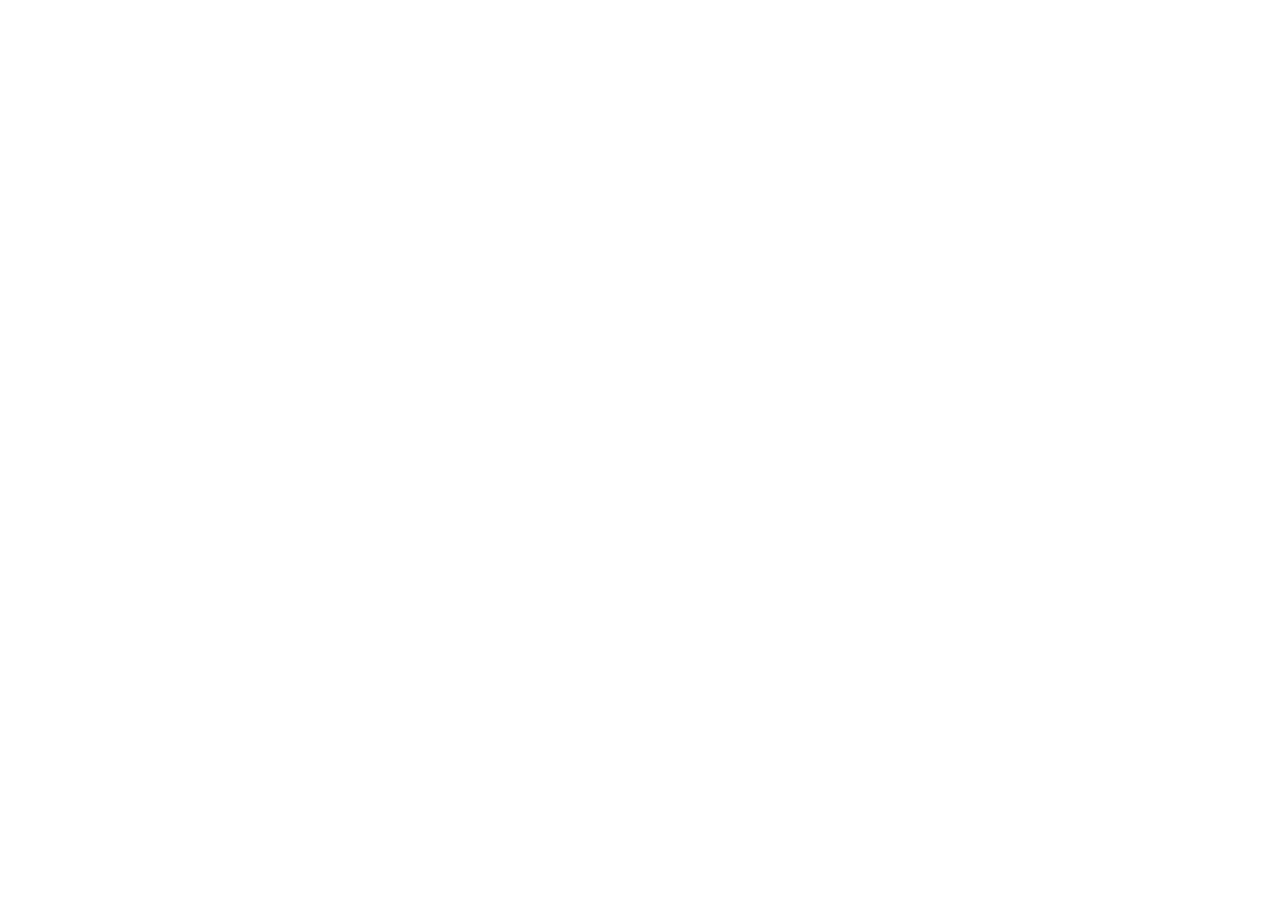
==== frontend-2-practice/index.html @ bff28183 "Initial commit" ====
<!DOCTYPE html>
<html lang="ru">
  <head>
    <meta charset="UTF-8" />
    <meta name="viewport" content="width=device-width, initial-scale=1.0" />
    <title>Выбор даты и времени</title>
    <link rel="stylesheet" href="styles.css" />
  </head>
  <body>
    <div class="page">
      <!-- Перенесите вашу верстку. Удалите статичные данные. Подключите скрипт -->
    </div>
  </body>
</html>
---- frontend-2-practice/styles.css ----
/* Стили страницы.
   Скопируйте с предудущей практики. */

* {
  margin: 0;
  padding: 0;
  box-sizing: border-box;
}

body {
  min-height: 100vh;
  font-family: sans-serif;
}
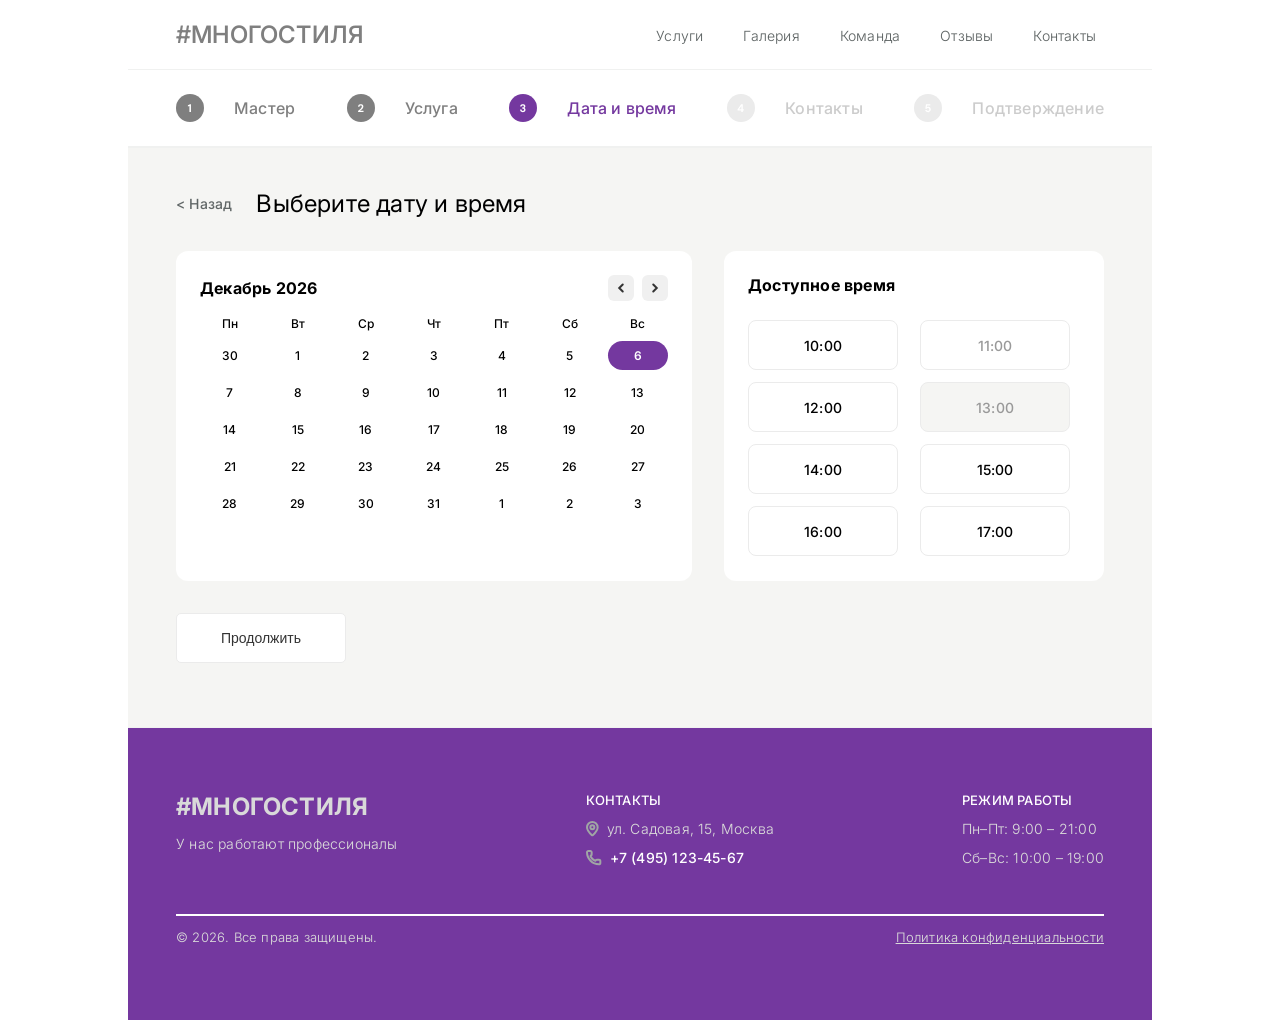
==== commit 8a51e659: "доделать задание 2" ====
--- a/frontend-2-practice/index.html
+++ b/frontend-2-practice/index.html
@@ -1,14 +1,151 @@
 <!DOCTYPE html>
-<html lang="ru">
-  <head>
-    <meta charset="UTF-8" />
-    <meta name="viewport" content="width=device-width, initial-scale=1.0" />
-    <title>Выбор даты и времени</title>
-    <link rel="stylesheet" href="styles.css" />
-  </head>
-  <body>
-    <div class="page">
-      <!-- Перенесите вашу верстку. Удалите статичные данные. Подключите скрипт -->
+<html lang="en">
+<head>
+    <meta charset="UTF-8">
+    <meta name="viewport" content="width=device-width, initial-scale=1.0">
+    <title>Document</title>
+    <link rel="stylesheet" href="styles.css">
+</head>
+<body>
+    <header>
+        <div class="logo"><span>#МНОГОСТИЛЯ</span></div>
+        <nav class="navbar">
+            <ul class="nav-list">
+                <li><a href="#">Услуги</a></li>
+                <li><a href="#">Галерия</a></li>
+                <li><a href="#">Команда</a></li>
+                <li><a href="#">Отзывы</a></li>
+                <li><a href="#">Контакты</a></li>
+            </ul>
+        </nav>
+    </header>
+    <div class="wrapper">
+
+    <div class="progress">
+        <div class="container">
+            <img src="img/Frame.svg" alt="">
+            <span id="master">Мастер</span>
+        </div>
+        <div class="container">
+            <img src="img/Frame (1).svg" alt="">
+            <span id="work">Услуга</span>
+        </div>
+        <div class="container">
+            <img src="img/Frame (2).svg" alt="">
+            <span id="dateTime">Дата и время</span>
+        </div>
+        <div class="container">
+            <img src="img/Frame (3).svg" alt="">
+            <span id="contact">Контакты</span>
+        </div>
+        <div class="container">
+            <img src="img/Frame (4).svg" alt="">
+            <span id="accept" >Подтверждение</span>
+        </div>
     </div>
-  </body>
+
+    <div class="hero">
+        <div class="heroMainText">
+            <span>< Назад </span>
+            <h3>Выберите дату и время</h3>
+        </div>
+
+        <div class="heroMainMenu">
+            <div class="date">
+                <div class="textDate">
+                    <h4 id="monthLabel">Октябрь 2026</h4>
+                    <div class="buttonsDate">
+                        <img src="img/Frame (5).svg" alt="prev" id="prevBtn">
+                        <img src="img/Frame (6).svg" alt="next" id="nextBtn">
+                    </div>
+                </div>
+
+                <div class="days">
+                    <p >Пн</p>
+                    <p >Вт</p>
+                    <p >Ср</p>
+                    <p >Чт</p>
+                    <p >Пт</p>
+                    <p >Сб</p>
+                    <p >Вс</p>
+                </div>
+
+                <div class="daysGrid" id="daysGrid"></div>
+
+            </div>
+            <div class="time">
+                <div class="textTime">
+                    <h4>Доступное время</h4>
+                </div>
+
+                <div class="times">
+                    <div class="timeBlock">
+                        <p>10:00</p>
+                    </div>
+
+                    <div class="timeBlock">
+                        <p id="timeP">11:00</p>
+                    </div>
+
+                    <div class="timeBlock">
+                        <p>12:00</p>
+                    </div>
+
+                    <div id = "timeBlockNot" class="timeBlock">
+                        <p id="timeP">13:00</p>
+                    </div>
+
+                    <div class="timeBlock">
+                        <p>14:00</p>
+                    </div>
+                    <div class="timeBlock">
+                        <p>15:00</p>
+                    </div>
+                    <div class="timeBlock">
+                        <p>16:00</p>
+                    </div>
+                    <div class="timeBlock">
+                        <p>17:00</p>
+                    </div>
+                    
+
+                </div>
+                
+            </div>
+        </div>
+
+        <div class="heroButton">
+            <button id = 'heroButton'>Продолжить</button> <!-- добавил id чтобы красить -->
+        </div>
+
+    </div>
+
+    </div>
+    
+    <footer>
+        <div class="footerContainer">
+            <div class="footerLogo">
+                <h3>#МНОГОСТИЛЯ</h3>
+                <p>У нас работают профессионалы</p>
+            </div>
+            <div class="contact">
+                <span>КОНТАКТЫ</span>
+                <div id = "adres" class="adres"><img src="img/Vector.svg" alt=""><p>ул. Садовая, 15, Москва</p></div>
+                <div id = "phone" class="phone"><img src="img/Vector (1).svg" alt=""><p>+7 (495) 123-45-67</p></div>
+            </div>
+            <div class="dateTime">
+                <span>РЕЖИМ РАБОТЫ</span>
+                <p>Пн–Пт: 9:00 – 21:00</p>
+                <p>Сб–Вс: 10:00 – 19:00</p>
+            </div>
+        </div>
+
+        <div class="footerContainerEnd">
+            <p>© 2026. Все права защищены.</p>
+            <p id="politika">Политика конфиденциальности</p>
+        </div>
+
+    </footer>
+    <script src="script.js"></script>
+</body>
 </html>
--- a/frontend-2-practice/styles.css
+++ b/frontend-2-practice/styles.css
@@ -1,13 +1,397 @@
-/* Стили страницы.
-   Скопируйте с предудущей практики. */
-
-* {
+/*-------------------------Общая настройка-------------------------------*/
+
+@import url('https://fonts.googleapis.com/css2?family=DM+Sans:ital,opsz,wght@0,9..40,100..1000;1,9..40,100..1000&family=Inter:ital,opsz,wght@0,14..32,100..900;1,14..32,100..900&family=Manrope:wght@200..800&family=Open+Sans:ital,wght@0,300..800;1,300..800&family=Playfair+Display:ital,wght@0,400..900;1,400..900&family=Roboto:ital,wght@0,100..900;1,100..900&display=swap');
+
+body {
+    font-family: 'Inter', sans-serif;
+    margin: 0;
+    padding: 0;
+    font-size: 16px;
+    letter-spacing: 0.2px;
+    font-weight: 320;
+}
+
+*{
+    
+    padding: 0;
+    box-sizing: border-box;
+}
+
+/*-------------------------------Шапка------------------------------------*/
+
+header{
+    margin: 0 auto; 
+    width: 1024px;
+    padding: 20px 48px;
+    display: flex;
+    justify-content: space-between;
+    align-items: center;
+    border-bottom: 1px solid #F0F1F0;
+}
+
+nav ul {
+  display: flex;        
+  list-style: none;     
   margin: 0;
   padding: 0;
-  box-sizing: border-box;
-}
-
-body {
-  min-height: 100vh;
-  font-family: sans-serif;
-}
+  gap: 24px;
+}
+
+nav ul li a {
+  text-decoration: none; 
+  font-size: 14px;
+  color: #606666;
+  padding: 4px 8px;
+  transition: 0.3s all ease;
+}
+
+nav ul li a:hover{
+    color: #333333;
+}
+
+.logo span{
+    font-size: 24px;
+    font-weight: 550;
+    color: #7F7F7F;
+}
+
+.progress{
+    margin: 0 auto;
+    width: 1024px;
+    padding: 24px 48px;
+    display: flex;
+    justify-content: space-between;
+    align-items: center;
+    border-bottom: 2px solid #F0F1F0;
+}
+
+.container{
+    display: flex;
+    justify-content: space-between;
+    align-items: center;
+    gap: 30px;
+    font-weight: 500;
+}
+
+/*---------------------Основное действие(hero)-----------------------*/
+
+.hero{
+    margin: 0 auto;
+    width: 1024px;
+    padding-top: 40px;
+    padding-bottom: 64px;
+    padding-left: 48px;
+    padding-right: 48px;
+    background-color: #F5F5F3;
+    display: flex;
+    flex-direction: column;
+    gap: 32px;
+    border-bottom: 1px solid #F0F1F0;
+}
+
+.heroMainText{
+    display: flex;
+    justify-content: start;
+    align-items: center;
+    gap: 24px;
+    height: 31px;
+}
+
+.heroMainText span{
+    font-size: 14px;
+    color: #606666;
+    font-weight: 500;
+    cursor: pointer;
+}
+
+.heroMainText h3{
+    font-size: 24px;
+    font-weight: 400;
+}
+
+.heroMainMenu{
+    display: flex;
+    justify-content: space-between;
+    align-items: center;
+    gap: 32px;
+    width: 928;
+    height: 320;
+}
+
+.date{
+    background-color: #fff;
+    width: 516px;
+    height: 330px;
+    border-radius: 12px;
+    display: flex;
+    gap: 10px;
+    flex-direction: column;
+}
+
+.time{
+    background-color: #fff;
+    width: 380px;
+    height: 330px;
+    border-radius: 12px;
+}
+
+.date{
+    padding: 24px 24px
+}
+
+.textDate{
+    display: flex;
+    justify-content: space-between;
+    align-items: center;
+    width: 468;
+}
+
+.textDate h4{
+    margin: 0;
+}
+
+.buttonsDate{
+    display: flex;
+    justify-content: space-between;
+    align-items: center;
+    gap: 8px;
+    cursor: pointer;
+    
+}
+
+.buttonsDate img{
+    transition: all 0.3s ease;
+}
+
+.buttonsDate img:hover{
+    transform: scale(1.01);
+}
+
+
+
+
+
+.time{
+    padding: 24px 24px;
+    display: flex;
+    flex-direction: column;
+    gap: 25px;
+}
+
+.textTime{
+    display: flex;
+    align-items: center;
+}
+
+.textTime h4{
+    margin: 0;
+}
+
+
+.times{
+    display: grid;
+    grid-template-columns: repeat(2, 1fr);
+    gap: 12px;
+}
+
+.timeBlock{
+    width: 150px;
+    height: 50px;
+    display: flex;
+    align-items: center;
+    justify-content: center;
+    border-radius: 8px;
+    font-size: 14px;
+    font-weight: 500;
+    border: 1px solid #EBEBEB;
+    cursor: pointer;
+    transition: all 0.3s ease;
+}
+
+.timeBlock:hover{
+    background-color: #74389F;
+    color: #fff;
+}
+
+.timeBlock.active {
+  background-color: #74389F;
+  color: #fff;
+}
+
+button{
+    width: 170px;
+    height: 50px;
+    padding: 14px 36px;
+    background-color: #fff;
+    border-radius: 5px;
+    color: #333333;
+    font-size: 14px;
+    border: 1px solid #EBEBEB;
+    transition: 0.3s all ease;
+    cursor: pointer;
+}
+
+
+
+/*------------------------------------Подвал------------------------------*/
+
+footer{
+    margin: 0 auto;
+    background-color: #74389F;
+    width: 1024px;
+    height: 292px;
+    padding: 64px 48px;
+    display: flex;
+    flex-direction: column;
+    gap: 48px;
+}
+
+.footerContainer{
+    display: flex;
+    justify-content: space-between;
+    align-items: center;
+    gap: 40px;
+
+}
+
+
+
+.footerLogo p{
+    font-size: 14px;
+    color: #D9D9D9;
+    
+}
+
+.footerLogo h3{
+    margin: 0px;
+    font-size: 24px;
+    color: #D9D9D9;
+}
+
+.contact, .dateTime{
+    display: flex;
+    flex-direction: column;
+    gap: 12px;
+}
+
+.contact p, .dateTime p{
+    margin: 0px;
+    font-size: 14px;
+}
+
+.contact span,  .dateTime span {
+    margin: 0px;
+    color: #fff;
+    font-size: 13px;
+    font-weight: 500;
+}
+
+.dateTime p{
+    color: #d9d9d9;
+}
+
+.adres, .phone{
+    display: flex;
+    flex-direction: row;
+    align-items: center;
+    gap: 8px;
+}
+
+.footerContainerEnd{
+    border-top: 2px solid #fff;
+    display: flex;
+    justify-content: space-between;
+    align-items: center;
+}
+
+.footerContainerEnd p{
+    font-size: 13px;
+    color: #D9D9D9;
+}
+
+/*---------------------------------Часть с Id--------------------------------*/
+
+#politika{
+    text-decoration: underline;
+    cursor: pointer;
+    transition: all 0.3s ease;
+}
+
+#politika:hover {
+    color:#333333;
+}
+
+#adres{
+    color: #d9d9d9;
+}
+#phone{
+    color: #fff; font-weight: 500;
+}
+
+#timeP{
+    color:#999999;
+}
+
+#timeBlockNot{
+    background-color: #F5F5F3;
+}
+
+
+
+#master{
+    color: #7F7F7F;
+}
+
+#work{
+    color: #7F7F7F;
+}
+
+#dateTime{
+    color: #74389F;
+}
+
+#contact{
+    color: #CCCCCC;
+}
+
+#accept{
+    color: #CCCCCC;
+}
+
+/* ---------------------- изменения с учетом требований на этапе с js------------------*/
+
+.daysGrid{
+    display: grid;
+    grid-template-columns: repeat(7, 1fr);
+    gap: 8px;
+}
+
+.days{
+    margin-top: 5px;
+    display: grid;
+    grid-template-columns: repeat(7, 1fr);
+    gap: 8px;
+}
+
+.days p{
+    font-size: 12px;
+    font-weight: 500;
+    margin: 0;
+    text-align: center;
+}
+
+.daysGrid .day{
+    display: flex;
+    align-items: center;
+    justify-content: center;
+    font-size: 12px;
+    padding: 7px 5px;
+    font-weight: 500;
+}
+
+.daysGrid .day.today {
+    background: #74389F;
+    color: #fff;
+    font-weight: 600;
+    border-radius: 15px;
+}
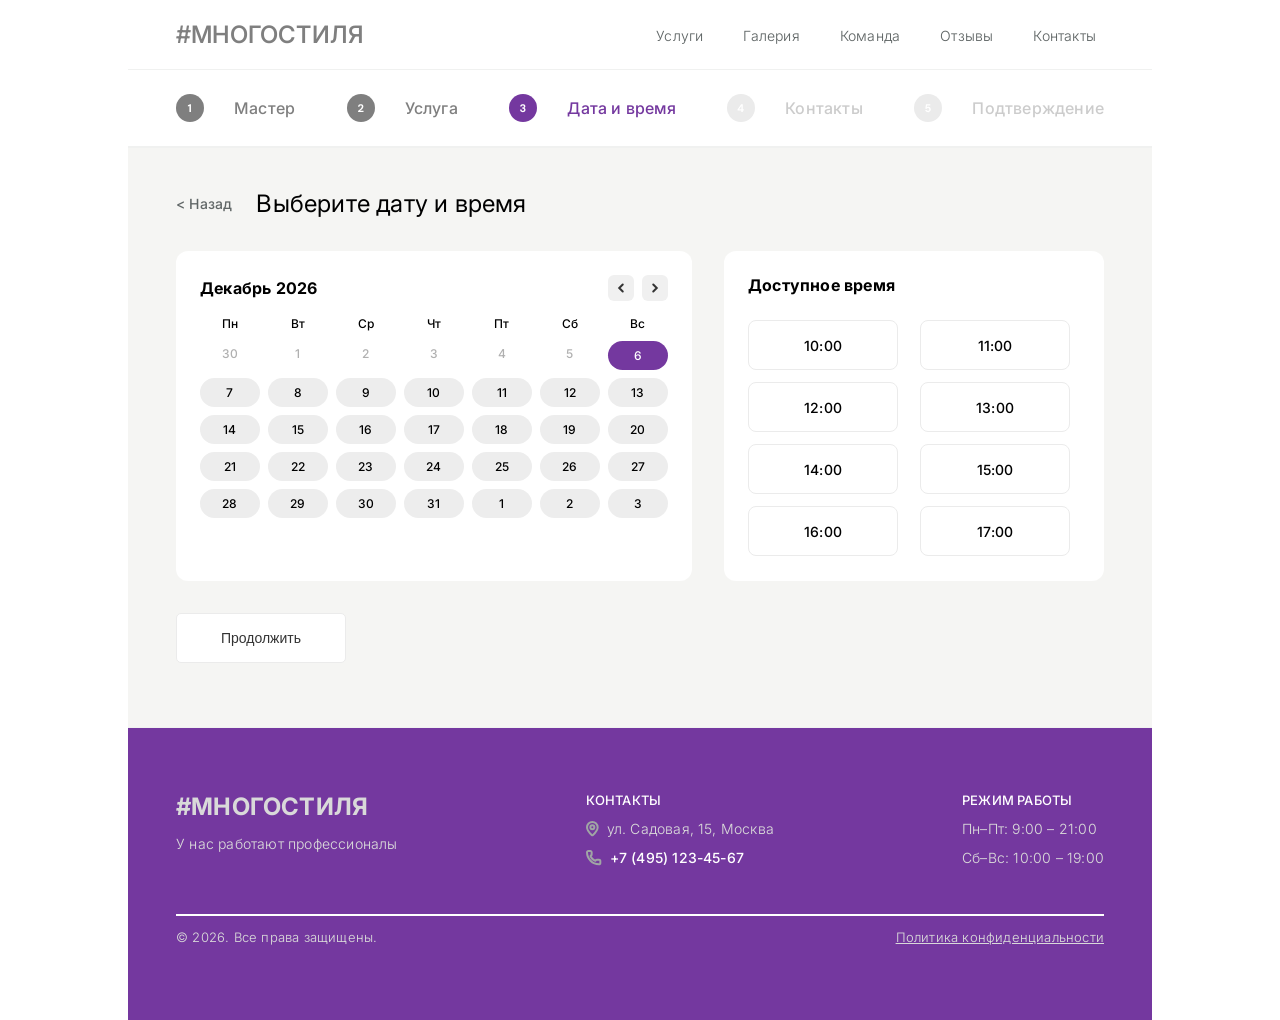
==== commit 9d09b6e7: "Задание 2. JavaScript" ====
--- a/frontend-2-practice/index.html
+++ b/frontend-2-practice/index.html
@@ -84,15 +84,15 @@
                     </div>
 
                     <div class="timeBlock">
-                        <p id="timeP">11:00</p>
+                        <p>11:00</p>
                     </div>
 
                     <div class="timeBlock">
                         <p>12:00</p>
                     </div>
 
-                    <div id = "timeBlockNot" class="timeBlock">
-                        <p id="timeP">13:00</p>
+                    <div class="timeBlock">
+                        <p >13:00</p>
                     </div>
 
                     <div class="timeBlock">
--- a/frontend-2-practice/styles.css
+++ b/frontend-2-practice/styles.css
@@ -380,18 +380,41 @@
     text-align: center;
 }
 
-.daysGrid .day{
-    display: flex;
-    align-items: center;
+.day-cell {
+    cursor: pointer;
+    font-size: 12px;
+    font-weight: 500;
+    margin: 0;
+    text-align: center;
+    background-color: #EDEDED;
+    border-radius: 15px;
+    display: flex;
     justify-content: center;
-    font-size: 12px;
     padding: 7px 5px;
-    font-weight: 500;
-}
-
-.daysGrid .day.today {
+}
+
+.day-cell.today {
     background: #74389F;
     color: #fff;
-    font-weight: 600;
     border-radius: 15px;
+    font-weight: 500;
+    padding: 7px 5px;
+}
+
+.day-cell.past,
+.day-cell.disabled {
+  color: #b0b0b0;
+  cursor: default;
+  pointer-events: none;
+  background-color: #fff;
+
+    border-radius: 15px;
+    font-weight: 500;
+    padding: 5px 5px;
+}
+
+button.ready {
+  background-color: #74389F;
+  color: #fff;
+  border-color: #74389F;
 }
